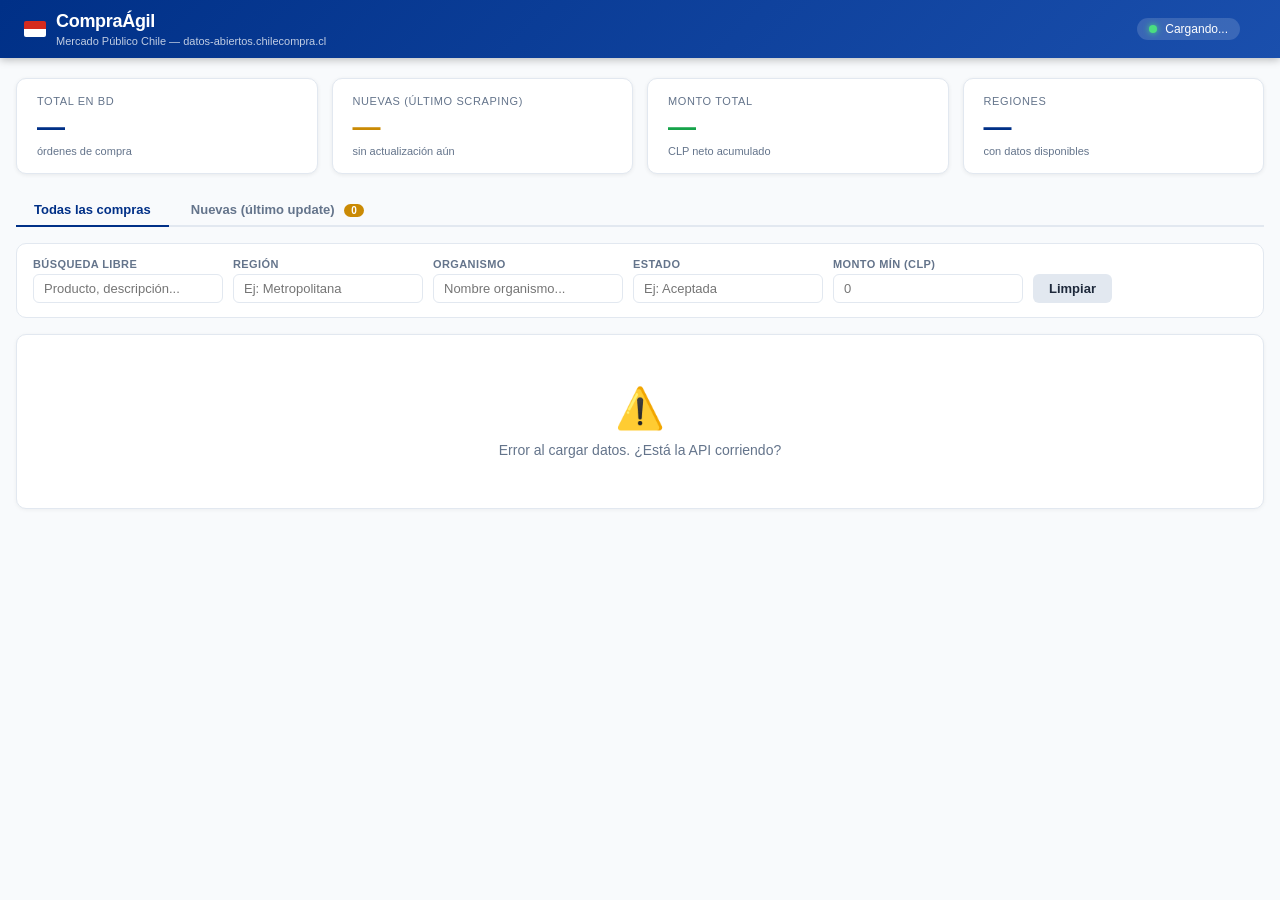
==== app/static/index.html @ 6128290b "feat: dashboard visual con tabla de compras y sección de nuevas - index.html servido en / con diseño" ====
<!DOCTYPE html>
<html lang="es">
<head>
<meta charset="UTF-8"/>
<meta name="viewport" content="width=device-width, initial-scale=1.0"/>
<title>CompraÁgil — Mercado Público Chile</title>
<style>
  :root {
    --rojo: #d52b1e;
    --azul: #003087;
    --azul-claro: #1a4fad;
    --verde: #16a34a;
    --verde-claro: #dcfce7;
    --amarillo: #ca8a04;
    --amarillo-claro: #fef9c3;
    --gris: #f8fafc;
    --borde: #e2e8f0;
    --texto: #1e293b;
    --texto-suave: #64748b;
    --nueva-bg: #fffbeb;
    --nueva-borde: #f59e0b;
  }
  * { box-sizing: border-box; margin: 0; padding: 0; }
  body { font-family: -apple-system, BlinkMacSystemFont, 'Segoe UI', sans-serif; background: var(--gris); color: var(--texto); font-size: 14px; }

  /* HEADER */
  header {
    background: linear-gradient(135deg, var(--azul) 0%, var(--azul-claro) 100%);
    color: #fff; padding: 0 24px;
    display: flex; align-items: center; justify-content: space-between;
    height: 58px; box-shadow: 0 2px 8px rgba(0,0,0,.25);
  }
  .logo { display: flex; align-items: center; gap: 10px; }
  .bandera { display: flex; flex-direction: column; width: 22px; height: 16px; border-radius: 2px; overflow: hidden; }
  .bandera span:nth-child(1) { background: var(--rojo); flex: 1; }
  .bandera span:nth-child(2) { background: #fff; flex: 1; }
  .logo h1 { font-size: 18px; font-weight: 700; letter-spacing: -.3px; }
  .logo small { font-size: 11px; opacity: .75; }
  .header-meta { display: flex; align-items: center; gap: 16px; font-size: 12px; }
  .badge-sched { background: rgba(255,255,255,.15); border-radius: 20px; padding: 4px 12px; }
  .dot { width: 8px; height: 8px; border-radius: 50%; display: inline-block; margin-right: 5px; }
  .dot-green { background: #4ade80; box-shadow: 0 0 6px #4ade80; }
  .dot-red { background: #f87171; }

  /* MAIN */
  main { max-width: 1280px; margin: 0 auto; padding: 20px 16px; }

  /* STATS */
  .stats { display: grid; grid-template-columns: repeat(auto-fit, minmax(200px, 1fr)); gap: 14px; margin-bottom: 20px; }
  .card {
    background: #fff; border-radius: 10px; padding: 16px 20px;
    box-shadow: 0 1px 4px rgba(0,0,0,.07); border: 1px solid var(--borde);
  }
  .card-label { font-size: 11px; text-transform: uppercase; letter-spacing: .6px; color: var(--texto-suave); margin-bottom: 6px; }
  .card-value { font-size: 28px; font-weight: 700; color: var(--azul); line-height: 1; }
  .card-value.nueva { color: var(--amarillo); }
  .card-value.verde { color: var(--verde); }
  .card-sub { font-size: 11px; color: var(--texto-suave); margin-top: 4px; }

  /* TABS */
  .tabs { display: flex; gap: 4px; margin-bottom: 16px; border-bottom: 2px solid var(--borde); }
  .tab {
    padding: 8px 18px; border: none; background: none; cursor: pointer;
    font-size: 13px; font-weight: 600; color: var(--texto-suave);
    border-bottom: 2px solid transparent; margin-bottom: -2px; transition: all .15s;
  }
  .tab.active { color: var(--azul); border-bottom-color: var(--azul); }
  .tab .count-badge {
    background: var(--amarillo); color: #fff; border-radius: 10px;
    padding: 1px 7px; font-size: 10px; margin-left: 6px;
  }

  /* FILTROS */
  .filtros { background: #fff; border: 1px solid var(--borde); border-radius: 10px; padding: 14px 16px; margin-bottom: 16px; display: flex; flex-wrap: wrap; gap: 10px; align-items: flex-end; }
  .filtros label { display: flex; flex-direction: column; gap: 4px; font-size: 11px; font-weight: 600; color: var(--texto-suave); text-transform: uppercase; letter-spacing: .4px; }
  .filtros input, .filtros select {
    border: 1px solid var(--borde); border-radius: 6px; padding: 6px 10px;
    font-size: 13px; outline: none; min-width: 150px;
    transition: border-color .15s;
  }
  .filtros input:focus, .filtros select:focus { border-color: var(--azul-claro); }
  .btn { padding: 7px 16px; border: none; border-radius: 6px; cursor: pointer; font-size: 13px; font-weight: 600; transition: opacity .15s; }
  .btn:hover { opacity: .85; }
  .btn-primary { background: var(--azul); color: #fff; }
  .btn-ghost { background: var(--borde); color: var(--texto); }

  /* TABLA */
  .tabla-wrap { background: #fff; border: 1px solid var(--borde); border-radius: 10px; overflow: hidden; box-shadow: 0 1px 4px rgba(0,0,0,.05); }
  table { width: 100%; border-collapse: collapse; }
  thead th {
    background: var(--azul); color: #fff; text-align: left;
    padding: 10px 12px; font-size: 11px; font-weight: 700; letter-spacing: .5px; text-transform: uppercase;
  }
  tbody tr { border-bottom: 1px solid var(--borde); transition: background .1s; }
  tbody tr:last-child { border-bottom: none; }
  tbody tr:hover { background: #f1f5ff; }
  tbody tr.nueva-row { background: var(--nueva-bg); border-left: 3px solid var(--nueva-borde); }
  tbody tr.nueva-row:hover { background: #fef3c7; }
  td { padding: 9px 12px; font-size: 13px; vertical-align: middle; }
  td.monto { text-align: right; font-weight: 600; font-family: monospace; font-size: 13px; }
  .badge-nueva { background: var(--amarillo); color: #fff; border-radius: 4px; padding: 1px 6px; font-size: 10px; font-weight: 700; margin-left: 5px; vertical-align: middle; }
  .badge-estado { border-radius: 4px; padding: 2px 7px; font-size: 11px; font-weight: 600; }
  .badge-vigente { background: var(--verde-claro); color: #15803d; }
  .badge-cerrado { background: #fee2e2; color: #b91c1c; }
  .badge-otro { background: #f1f5f9; color: var(--texto-suave); }
  .text-suave { color: var(--texto-suave); }
  .text-sm { font-size: 12px; }

  /* PAGINACIÓN */
  .paginacion { display: flex; align-items: center; justify-content: space-between; padding: 12px 16px; border-top: 1px solid var(--borde); }
  .page-info { font-size: 12px; color: var(--texto-suave); }
  .page-btns { display: flex; gap: 4px; }
  .page-btn {
    border: 1px solid var(--borde); background: #fff; border-radius: 5px;
    padding: 4px 10px; cursor: pointer; font-size: 12px; transition: all .1s;
  }
  .page-btn:hover:not(:disabled) { background: var(--azul); color: #fff; border-color: var(--azul); }
  .page-btn.active { background: var(--azul); color: #fff; border-color: var(--azul); }
  .page-btn:disabled { opacity: .4; cursor: not-allowed; }

  /* LOADING / EMPTY */
  .loading { text-align: center; padding: 40px; color: var(--texto-suave); }
  .spinner { width: 32px; height: 32px; border: 3px solid var(--borde); border-top-color: var(--azul); border-radius: 50%; animation: spin .7s linear infinite; margin: 0 auto 10px; }
  @keyframes spin { to { transform: rotate(360deg); } }
  .empty { text-align: center; padding: 50px; color: var(--texto-suave); }
  .empty-icon { font-size: 40px; margin-bottom: 10px; }

  /* ALERTA NUEVA */
  .alerta-nueva {
    background: var(--nueva-bg); border: 1px solid var(--nueva-borde);
    border-radius: 8px; padding: 10px 16px; margin-bottom: 14px;
    display: flex; align-items: center; gap: 10px; font-size: 13px;
  }
  .alerta-nueva.hidden { display: none; }

  /* RESPONSIVE */
  @media (max-width: 768px) {
    .stats { grid-template-columns: 1fr 1fr; }
    .col-hide { display: none; }
    header { height: auto; padding: 12px 16px; flex-direction: column; gap: 8px; }
  }
</style>
</head>
<body>

<header>
  <div class="logo">
    <div class="bandera"><span></span><span></span></div>
    <div>
      <h1>CompraÁgil</h1>
      <small>Mercado Público Chile — datos-abiertos.chilecompra.cl</small>
    </div>
  </div>
  <div class="header-meta">
    <div class="badge-sched">
      <span class="dot dot-green" id="sched-dot"></span>
      <span id="sched-label">Cargando...</span>
    </div>
    <span id="proxima-run" style="opacity:.75"></span>
  </div>
</header>

<main>

  <!-- STATS -->
  <div class="stats">
    <div class="card">
      <div class="card-label">Total en BD</div>
      <div class="card-value" id="stat-total">—</div>
      <div class="card-sub">órdenes de compra</div>
    </div>
    <div class="card">
      <div class="card-label">Nuevas (último scraping)</div>
      <div class="card-value nueva" id="stat-nuevas">—</div>
      <div class="card-sub" id="stat-nuevas-fecha">sin actualización aún</div>
    </div>
    <div class="card">
      <div class="card-label">Monto Total</div>
      <div class="card-value verde" id="stat-monto">—</div>
      <div class="card-sub">CLP neto acumulado</div>
    </div>
    <div class="card">
      <div class="card-label">Regiones</div>
      <div class="card-value" id="stat-regiones">—</div>
      <div class="card-sub">con datos disponibles</div>
    </div>
  </div>

  <!-- ALERTA NUEVAS -->
  <div class="alerta-nueva hidden" id="alerta-nueva">
    <span>✨</span>
    <span id="alerta-texto"></span>
  </div>

  <!-- TABS -->
  <div class="tabs">
    <button class="tab active" onclick="switchTab('todas')" id="tab-todas">Todas las compras</button>
    <button class="tab" onclick="switchTab('nuevas')" id="tab-nuevas">
      Nuevas (último update) <span class="count-badge" id="tab-nuevas-count">0</span>
    </button>
  </div>

  <!-- FILTROS -->
  <div class="filtros" id="filtros-todas">
    <label>Búsqueda libre
      <input type="text" id="f-q" placeholder="Producto, descripción..." oninput="debounce(loadTablas)"/>
    </label>
    <label>Región
      <input type="text" id="f-region" placeholder="Ej: Metropolitana" oninput="debounce(loadTablas)"/>
    </label>
    <label>Organismo
      <input type="text" id="f-organismo" placeholder="Nombre organismo..." oninput="debounce(loadTablas)"/>
    </label>
    <label>Estado
      <input type="text" id="f-estado" placeholder="Ej: Aceptada" oninput="debounce(loadTablas)"/>
    </label>
    <label>Monto mín (CLP)
      <input type="number" id="f-monto-min" placeholder="0" oninput="debounce(loadTablas)" style="min-width:110px"/>
    </label>
    <button class="btn btn-ghost" onclick="clearFilters()">Limpiar</button>
  </div>

  <!-- TABLA -->
  <div class="tabla-wrap">
    <div id="tabla-container">
      <div class="loading"><div class="spinner"></div>Cargando datos...</div>
    </div>
  </div>

</main>

<script>
const API = '';  // mismo origen
let currentTab = 'todas';
let currentPage = 1;
let totalPages = 1;
let debounceTimer = null;
let nuevasIds = new Set();

function debounce(fn, ms = 400) {
  clearTimeout(debounceTimer);
  debounceTimer = setTimeout(() => { currentPage = 1; fn(); }, ms);
}

// ── INIT ──────────────────────────────────────────────────────────────────
async function init() {
  await Promise.all([loadHealth(), loadStats(), loadNuevasInfo()]);
  await loadTablas();
  setInterval(loadHealth, 30000);
  setInterval(() => { loadStats(); loadNuevasInfo(); }, 60000);
}

// ── HEALTH / SCHEDULER ───────────────────────────────────────────────────
async function loadHealth() {
  try {
    const r = await fetch(`${API}/health`);
    const d = await r.json();
    const dot = document.getElementById('sched-dot');
    const label = document.getElementById('sched-label');
    dot.className = 'dot ' + (d.scheduler_running ? 'dot-green' : 'dot-red');
    label.textContent = d.scheduler_running ? 'Scheduler activo' : 'Scheduler detenido';
  } catch(e) {}
}

async function loadSchedulerNext() {
  try {
    const r = await fetch(`${API}/admin/status`, { headers: { 'X-API-Key': '' } });
    // Si no hay clave configurada este fallará — ignorar
  } catch(e) {}
}

// ── STATS ─────────────────────────────────────────────────────────────────
async function loadStats() {
  try {
    const r = await fetch(`${API}/compras/stats/resumen`);
    const d = await r.json();
    document.getElementById('stat-total').textContent = fmt(d.total_compras);
    document.getElementById('stat-monto').textContent = d.monto_total_sum ? fmtClp(d.monto_total_sum) : '—';
    document.getElementById('stat-regiones').textContent = d.regiones.length;
  } catch(e) {}
}

// ── NUEVAS INFO ───────────────────────────────────────────────────────────
async function loadNuevasInfo() {
  try {
    const r = await fetch(`${API}/compras/nuevas/timestamp`);
    const d = await r.json();
    const n = d.nuevas || 0;
    document.getElementById('stat-nuevas').textContent = fmt(n);
    document.getElementById('tab-nuevas-count').textContent = n;
    if (d.ultima_actualizacion) {
      const fecha = new Date(d.ultima_actualizacion + 'Z');
      document.getElementById('stat-nuevas-fecha').textContent = 'Actualizado ' + timeAgo(fecha);
      if (n > 0) {
        const alerta = document.getElementById('alerta-nueva');
        document.getElementById('alerta-texto').textContent =
          `✅ ${fmt(n)} órdenes nuevas registradas en la última actualización (${timeAgo(fecha)})`;
        alerta.classList.remove('hidden');
      }
    }
  } catch(e) {}
}

// ── TABS ──────────────────────────────────────────────────────────────────
function switchTab(tab) {
  currentTab = tab;
  currentPage = 1;
  document.querySelectorAll('.tab').forEach(t => t.classList.remove('active'));
  document.getElementById('tab-' + tab).classList.add('active');
  const filtros = document.getElementById('filtros-todas');
  filtros.style.display = tab === 'todas' ? 'flex' : 'none';
  loadTablas();
}

// ── CARGA DE TABLA ────────────────────────────────────────────────────────
async function loadTablas() {
  showLoading();
  try {
    let url, data;
    if (currentTab === 'nuevas') {
      url = `${API}/compras/nuevas/lista?page=${currentPage}&page_size=50`;
      const r = await fetch(url);
      data = await r.json();
      renderTabla(data, true);
    } else {
      const params = buildParams();
      url = `${API}/compras?${params}`;
      // Cargar IDs nuevas para resaltarlas
      await loadNuevasIds();
      const r = await fetch(url);
      data = await r.json();
      renderTabla(data, false);
    }
    totalPages = data.pages || 1;
    renderPaginacion(data);
  } catch(e) {
    document.getElementById('tabla-container').innerHTML =
      `<div class="empty"><div class="empty-icon">⚠️</div>Error al cargar datos. ¿Está la API corriendo?</div>`;
  }
}

async function loadNuevasIds() {
  try {
    const r = await fetch(`${API}/compras/nuevas/lista?page=1&page_size=500`);
    const d = await r.json();
    nuevasIds = new Set(d.data.map(c => c.id));
  } catch(e) { nuevasIds = new Set(); }
}

function buildParams() {
  const p = new URLSearchParams();
  p.set('page', currentPage);
  p.set('page_size', 50);
  p.set('order_by', 'id');
  p.set('order_dir', 'desc');
  const q = v('f-q'), region = v('f-region'), org = v('f-organismo'),
        estado = v('f-estado'), montoMin = v('f-monto-min');
  if (q) p.set('q', q);
  if (region) p.set('region', region);
  if (org) p.set('organismo', org);
  if (estado) p.set('estado', estado);
  if (montoMin) p.set('monto_min', montoMin);
  return p.toString();
}

function clearFilters() {
  ['f-q','f-region','f-organismo','f-estado','f-monto-min'].forEach(id => {
    document.getElementById(id).value = '';
  });
  currentPage = 1;
  loadTablas();
}

// ── RENDER TABLA ──────────────────────────────────────────────────────────
function renderTabla(data, soloNuevas) {
  const items = data.data || [];
  if (!items.length) {
    document.getElementById('tabla-container').innerHTML =
      `<div class="empty"><div class="empty-icon">${soloNuevas ? '🆕' : '🔍'}</div>
       ${soloNuevas ? 'Sin compras nuevas en este período.' : 'Sin resultados con los filtros actuales.'}</div>`;
    return;
  }

  const rows = items.map(c => {
    const esNueva = soloNuevas || nuevasIds.has(c.id);
    const estadoClass = estadoBadge(c.estado);
    return `<tr class="${esNueva ? 'nueva-row' : ''}">
      <td><span class="text-sm text-suave">${c.codigo_oc || '—'}</span>${esNueva ? '<span class="badge-nueva">NUEVA</span>' : ''}</td>
      <td class="col-hide">${c.nombre_organismo ? trunc(c.nombre_organismo, 35) : '—'}</td>
      <td>${c.region || c.region_origen || '—'}</td>
      <td class="col-hide">${c.nombre_producto ? trunc(c.nombre_producto, 40) : (c.descripcion ? trunc(c.descripcion, 40) : '—')}</td>
      <td><span class="badge-estado ${estadoClass}">${c.estado || '—'}</span></td>
      <td class="monto">${c.monto_total ? fmtClp(c.monto_total) : '—'}</td>
      <td class="col-hide text-suave text-sm">${c.fecha_publicacion ? c.fecha_publicacion.slice(0,10) : '—'}</td>
    </tr>`;
  }).join('');

  document.getElementById('tabla-container').innerHTML = `
    <table>
      <thead>
        <tr>
          <th>Código OC</th>
          <th class="col-hide">Organismo</th>
          <th>Región</th>
          <th class="col-hide">Producto / Descripción</th>
          <th>Estado</th>
          <th style="text-align:right">Monto CLP</th>
          <th class="col-hide">Publicación</th>
        </tr>
      </thead>
      <tbody>${rows}</tbody>
    </table>
    <div class="paginacion" id="paginacion"></div>`;

  renderPaginacion(data);
}

function renderPaginacion(data) {
  const el = document.getElementById('paginacion');
  if (!el) return;
  const { total, page, page_size, pages } = data;
  const desde = ((page - 1) * page_size) + 1;
  const hasta = Math.min(page * page_size, total);
  el.innerHTML = `
    <span class="page-info">${fmt(desde)}–${fmt(hasta)} de ${fmt(total)} registros</span>
    <div class="page-btns">
      <button class="page-btn" onclick="goPage(1)" ${page<=1?'disabled':''}>«</button>
      <button class="page-btn" onclick="goPage(${page-1})" ${page<=1?'disabled':''}>‹</button>
      ${pageButtons(page, pages)}
      <button class="page-btn" onclick="goPage(${page+1})" ${page>=pages?'disabled':''}>›</button>
      <button class="page-btn" onclick="goPage(${pages})" ${page>=pages?'disabled':''}>»</button>
    </div>`;
}

function pageButtons(current, total) {
  const pages = [];
  const range = 2;
  for (let i = Math.max(1, current - range); i <= Math.min(total, current + range); i++) {
    pages.push(`<button class="page-btn ${i===current?'active':''}" onclick="goPage(${i})">${i}</button>`);
  }
  return pages.join('');
}

function goPage(p) {
  currentPage = p;
  loadTablas();
  window.scrollTo(0, 0);
}

// ── HELPERS ───────────────────────────────────────────────────────────────
function showLoading() {
  document.getElementById('tabla-container').innerHTML =
    '<div class="loading"><div class="spinner"></div>Cargando...</div>';
}
function v(id) { return document.getElementById(id)?.value?.trim() || ''; }
function fmt(n) { return (n||0).toLocaleString('es-CL'); }
function fmtClp(n) {
  if (n >= 1e9) return '$' + (n/1e9).toFixed(1) + 'B';
  if (n >= 1e6) return '$' + (n/1e6).toFixed(1) + 'M';
  return '$' + Math.round(n).toLocaleString('es-CL');
}
function trunc(s, n) { return s.length > n ? s.slice(0, n) + '…' : s; }
function estadoBadge(e) {
  if (!e) return 'badge-otro';
  const l = e.toLowerCase();
  if (l.includes('acept') || l.includes('vigent') || l.includes('activ')) return 'badge-vigente';
  if (l.includes('cancel') || l.includes('desierta') || l.includes('cerrad')) return 'badge-cerrado';
  return 'badge-otro';
}
function timeAgo(date) {
  const diff = (Date.now() - date.getTime()) / 1000;
  if (diff < 60) return 'hace unos segundos';
  if (diff < 3600) return `hace ${Math.floor(diff/60)} min`;
  if (diff < 86400) return `hace ${Math.floor(diff/3600)}h`;
  return `hace ${Math.floor(diff/86400)} días`;
}

init();
</script>
</body>
</html>
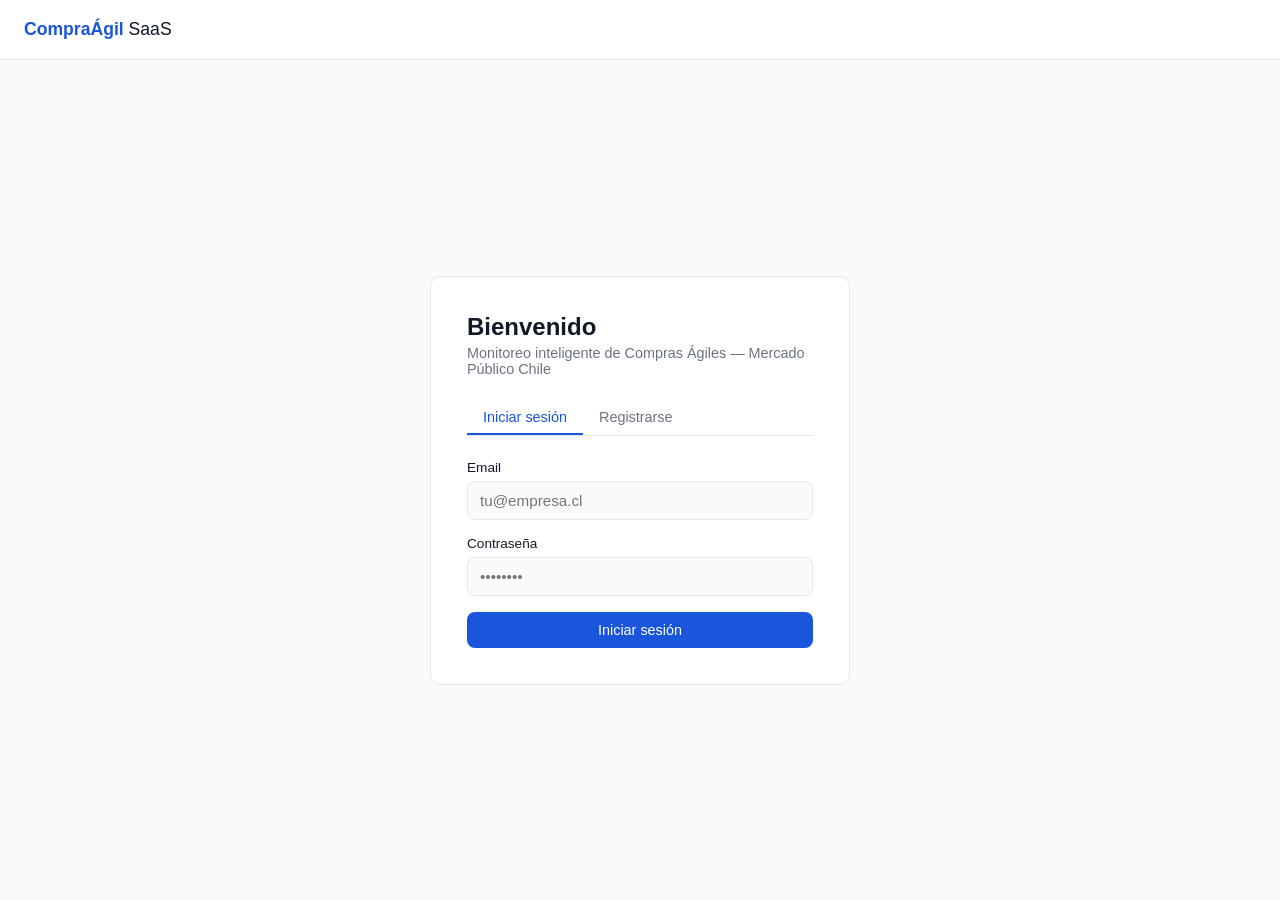
==== commit ef88da7c: "feat: implementación SaaS multi-tenant con autenticación, scoring IA y panel de usuarios - Autentica" ====
--- a/app/static/index.html
+++ b/app/static/index.html
@@ -1,481 +1,528 @@
 <!DOCTYPE html>
 <html lang="es">
 <head>
-<meta charset="UTF-8"/>
-<meta name="viewport" content="width=device-width, initial-scale=1.0"/>
-<title>CompraÁgil — Mercado Público Chile</title>
-<style>
-  :root {
-    --rojo: #d52b1e;
-    --azul: #003087;
-    --azul-claro: #1a4fad;
-    --verde: #16a34a;
-    --verde-claro: #dcfce7;
-    --amarillo: #ca8a04;
-    --amarillo-claro: #fef9c3;
-    --gris: #f8fafc;
-    --borde: #e2e8f0;
-    --texto: #1e293b;
-    --texto-suave: #64748b;
-    --nueva-bg: #fffbeb;
-    --nueva-borde: #f59e0b;
-  }
-  * { box-sizing: border-box; margin: 0; padding: 0; }
-  body { font-family: -apple-system, BlinkMacSystemFont, 'Segoe UI', sans-serif; background: var(--gris); color: var(--texto); font-size: 14px; }
-
-  /* HEADER */
-  header {
-    background: linear-gradient(135deg, var(--azul) 0%, var(--azul-claro) 100%);
-    color: #fff; padding: 0 24px;
-    display: flex; align-items: center; justify-content: space-between;
-    height: 58px; box-shadow: 0 2px 8px rgba(0,0,0,.25);
-  }
-  .logo { display: flex; align-items: center; gap: 10px; }
-  .bandera { display: flex; flex-direction: column; width: 22px; height: 16px; border-radius: 2px; overflow: hidden; }
-  .bandera span:nth-child(1) { background: var(--rojo); flex: 1; }
-  .bandera span:nth-child(2) { background: #fff; flex: 1; }
-  .logo h1 { font-size: 18px; font-weight: 700; letter-spacing: -.3px; }
-  .logo small { font-size: 11px; opacity: .75; }
-  .header-meta { display: flex; align-items: center; gap: 16px; font-size: 12px; }
-  .badge-sched { background: rgba(255,255,255,.15); border-radius: 20px; padding: 4px 12px; }
-  .dot { width: 8px; height: 8px; border-radius: 50%; display: inline-block; margin-right: 5px; }
-  .dot-green { background: #4ade80; box-shadow: 0 0 6px #4ade80; }
-  .dot-red { background: #f87171; }
-
-  /* MAIN */
-  main { max-width: 1280px; margin: 0 auto; padding: 20px 16px; }
-
-  /* STATS */
-  .stats { display: grid; grid-template-columns: repeat(auto-fit, minmax(200px, 1fr)); gap: 14px; margin-bottom: 20px; }
-  .card {
-    background: #fff; border-radius: 10px; padding: 16px 20px;
-    box-shadow: 0 1px 4px rgba(0,0,0,.07); border: 1px solid var(--borde);
-  }
-  .card-label { font-size: 11px; text-transform: uppercase; letter-spacing: .6px; color: var(--texto-suave); margin-bottom: 6px; }
-  .card-value { font-size: 28px; font-weight: 700; color: var(--azul); line-height: 1; }
-  .card-value.nueva { color: var(--amarillo); }
-  .card-value.verde { color: var(--verde); }
-  .card-sub { font-size: 11px; color: var(--texto-suave); margin-top: 4px; }
-
-  /* TABS */
-  .tabs { display: flex; gap: 4px; margin-bottom: 16px; border-bottom: 2px solid var(--borde); }
-  .tab {
-    padding: 8px 18px; border: none; background: none; cursor: pointer;
-    font-size: 13px; font-weight: 600; color: var(--texto-suave);
-    border-bottom: 2px solid transparent; margin-bottom: -2px; transition: all .15s;
-  }
-  .tab.active { color: var(--azul); border-bottom-color: var(--azul); }
-  .tab .count-badge {
-    background: var(--amarillo); color: #fff; border-radius: 10px;
-    padding: 1px 7px; font-size: 10px; margin-left: 6px;
-  }
-
-  /* FILTROS */
-  .filtros { background: #fff; border: 1px solid var(--borde); border-radius: 10px; padding: 14px 16px; margin-bottom: 16px; display: flex; flex-wrap: wrap; gap: 10px; align-items: flex-end; }
-  .filtros label { display: flex; flex-direction: column; gap: 4px; font-size: 11px; font-weight: 600; color: var(--texto-suave); text-transform: uppercase; letter-spacing: .4px; }
-  .filtros input, .filtros select {
-    border: 1px solid var(--borde); border-radius: 6px; padding: 6px 10px;
-    font-size: 13px; outline: none; min-width: 150px;
-    transition: border-color .15s;
-  }
-  .filtros input:focus, .filtros select:focus { border-color: var(--azul-claro); }
-  .btn { padding: 7px 16px; border: none; border-radius: 6px; cursor: pointer; font-size: 13px; font-weight: 600; transition: opacity .15s; }
-  .btn:hover { opacity: .85; }
-  .btn-primary { background: var(--azul); color: #fff; }
-  .btn-ghost { background: var(--borde); color: var(--texto); }
-
-  /* TABLA */
-  .tabla-wrap { background: #fff; border: 1px solid var(--borde); border-radius: 10px; overflow: hidden; box-shadow: 0 1px 4px rgba(0,0,0,.05); }
-  table { width: 100%; border-collapse: collapse; }
-  thead th {
-    background: var(--azul); color: #fff; text-align: left;
-    padding: 10px 12px; font-size: 11px; font-weight: 700; letter-spacing: .5px; text-transform: uppercase;
-  }
-  tbody tr { border-bottom: 1px solid var(--borde); transition: background .1s; }
-  tbody tr:last-child { border-bottom: none; }
-  tbody tr:hover { background: #f1f5ff; }
-  tbody tr.nueva-row { background: var(--nueva-bg); border-left: 3px solid var(--nueva-borde); }
-  tbody tr.nueva-row:hover { background: #fef3c7; }
-  td { padding: 9px 12px; font-size: 13px; vertical-align: middle; }
-  td.monto { text-align: right; font-weight: 600; font-family: monospace; font-size: 13px; }
-  .badge-nueva { background: var(--amarillo); color: #fff; border-radius: 4px; padding: 1px 6px; font-size: 10px; font-weight: 700; margin-left: 5px; vertical-align: middle; }
-  .badge-estado { border-radius: 4px; padding: 2px 7px; font-size: 11px; font-weight: 600; }
-  .badge-vigente { background: var(--verde-claro); color: #15803d; }
-  .badge-cerrado { background: #fee2e2; color: #b91c1c; }
-  .badge-otro { background: #f1f5f9; color: var(--texto-suave); }
-  .text-suave { color: var(--texto-suave); }
-  .text-sm { font-size: 12px; }
-
-  /* PAGINACIÓN */
-  .paginacion { display: flex; align-items: center; justify-content: space-between; padding: 12px 16px; border-top: 1px solid var(--borde); }
-  .page-info { font-size: 12px; color: var(--texto-suave); }
-  .page-btns { display: flex; gap: 4px; }
-  .page-btn {
-    border: 1px solid var(--borde); background: #fff; border-radius: 5px;
-    padding: 4px 10px; cursor: pointer; font-size: 12px; transition: all .1s;
-  }
-  .page-btn:hover:not(:disabled) { background: var(--azul); color: #fff; border-color: var(--azul); }
-  .page-btn.active { background: var(--azul); color: #fff; border-color: var(--azul); }
-  .page-btn:disabled { opacity: .4; cursor: not-allowed; }
-
-  /* LOADING / EMPTY */
-  .loading { text-align: center; padding: 40px; color: var(--texto-suave); }
-  .spinner { width: 32px; height: 32px; border: 3px solid var(--borde); border-top-color: var(--azul); border-radius: 50%; animation: spin .7s linear infinite; margin: 0 auto 10px; }
-  @keyframes spin { to { transform: rotate(360deg); } }
-  .empty { text-align: center; padding: 50px; color: var(--texto-suave); }
-  .empty-icon { font-size: 40px; margin-bottom: 10px; }
-
-  /* ALERTA NUEVA */
-  .alerta-nueva {
-    background: var(--nueva-bg); border: 1px solid var(--nueva-borde);
-    border-radius: 8px; padding: 10px 16px; margin-bottom: 14px;
-    display: flex; align-items: center; gap: 10px; font-size: 13px;
-  }
-  .alerta-nueva.hidden { display: none; }
-
-  /* RESPONSIVE */
-  @media (max-width: 768px) {
-    .stats { grid-template-columns: 1fr 1fr; }
-    .col-hide { display: none; }
-    header { height: auto; padding: 12px 16px; flex-direction: column; gap: 8px; }
-  }
-</style>
+  <meta charset="UTF-8" />
+  <meta name="viewport" content="width=device-width, initial-scale=1.0" />
+  <title>CompraÁgil SaaS — Mercado Público</title>
+  <link rel="icon" href="data:image/svg+xml,<svg xmlns='http://www.w3.org/2000/svg' viewBox='0 0 100 100'><text y='.9em' font-size='90'>🛒</text></svg>">
+  <style>
+    :root {
+      --primary: #1a56db;
+      --primary-dark: #1240aa;
+      --success: #0e9f6e;
+      --warning: #c27803;
+      --danger: #e02424;
+      --bg: #f9fafb;
+      --card: #ffffff;
+      --border: #e5e7eb;
+      --text: #111827;
+      --muted: #6b7280;
+      --radius: 10px;
+    }
+    * { box-sizing: border-box; margin: 0; padding: 0; }
+    body { font-family: -apple-system, BlinkMacSystemFont, "Segoe UI", Roboto, sans-serif; background: var(--bg); color: var(--text); min-height: 100vh; }
+
+    nav { background: var(--card); border-bottom: 1px solid var(--border); padding: 0 24px; height: 60px; display: flex; align-items: center; justify-content: space-between; position: sticky; top: 0; z-index: 100; }
+    .nav-brand { font-weight: 700; font-size: 1.1rem; color: var(--primary); }
+    .nav-brand span { color: var(--text); font-weight: 400; }
+    .nav-actions { display: flex; gap: 10px; align-items: center; }
+    .nav-user { font-size: .85rem; color: var(--muted); }
+
+    .page { display: none; }
+    .page.active { display: block; }
+
+    .auth-wrap { min-height: calc(100vh - 60px); display: flex; align-items: center; justify-content: center; padding: 24px; }
+    .auth-card { background: var(--card); border: 1px solid var(--border); border-radius: var(--radius); padding: 36px; width: 100%; max-width: 420px; }
+    .auth-card h2 { margin-bottom: 4px; }
+    .auth-card p { color: var(--muted); font-size: .9rem; margin-bottom: 24px; }
+    .auth-tabs { display: flex; gap: 0; margin-bottom: 24px; border-bottom: 1px solid var(--border); }
+    .auth-tab { padding: 8px 16px; cursor: pointer; font-size: .9rem; color: var(--muted); border-bottom: 2px solid transparent; transition: all .2s; }
+    .auth-tab.active { color: var(--primary); border-bottom-color: var(--primary); }
+
+    .form-group { margin-bottom: 16px; }
+    label { display: block; font-size: .85rem; font-weight: 500; margin-bottom: 6px; }
+    input, textarea, select { width: 100%; padding: 10px 12px; border: 1px solid var(--border); border-radius: 8px; font-size: .95rem; font-family: inherit; transition: border-color .2s; background: var(--bg); }
+    input:focus, textarea:focus, select:focus { outline: none; border-color: var(--primary); box-shadow: 0 0 0 3px rgba(26,86,219,.1); }
+    textarea { resize: vertical; min-height: 100px; }
+
+    .btn { padding: 10px 20px; border-radius: 8px; border: none; font-size: .9rem; font-weight: 500; cursor: pointer; transition: all .2s; display: inline-flex; align-items: center; gap: 6px; }
+    .btn-primary { background: var(--primary); color: #fff; }
+    .btn-primary:hover { background: var(--primary-dark); }
+    .btn-outline { background: transparent; color: var(--primary); border: 1px solid var(--primary); }
+    .btn-outline:hover { background: rgba(26,86,219,.05); }
+    .btn-sm { padding: 6px 12px; font-size: .8rem; }
+    .btn-full { width: 100%; justify-content: center; }
+    .btn:disabled { opacity: .6; cursor: not-allowed; }
+
+    .dashboard { max-width: 1200px; margin: 0 auto; padding: 24px; }
+    .dashboard-header { display: flex; align-items: center; justify-content: space-between; margin-bottom: 24px; }
+    .dashboard-header h1 { font-size: 1.4rem; }
+
+    .stats-grid { display: grid; grid-template-columns: repeat(auto-fit, minmax(160px, 1fr)); gap: 16px; margin-bottom: 24px; }
+    .stat-card { background: var(--card); border: 1px solid var(--border); border-radius: var(--radius); padding: 20px; }
+    .stat-card .value { font-size: 2rem; font-weight: 700; }
+    .stat-card .label { color: var(--muted); font-size: .8rem; margin-top: 4px; }
+
+    .tabs { display: flex; gap: 4px; margin-bottom: 16px; flex-wrap: wrap; }
+    .tab { padding: 8px 16px; border-radius: 8px; cursor: pointer; font-size: .85rem; font-weight: 500; background: var(--card); border: 1px solid var(--border); color: var(--muted); transition: all .2s; }
+    .tab.active { background: var(--primary); color: #fff; border-color: var(--primary); }
+
+    .opp-list { display: flex; flex-direction: column; gap: 12px; }
+    .opp-card { background: var(--card); border: 1px solid var(--border); border-radius: var(--radius); padding: 20px; transition: box-shadow .2s; }
+    .opp-card:hover { box-shadow: 0 2px 12px rgba(0,0,0,.08); }
+    .opp-header { display: flex; align-items: flex-start; justify-content: space-between; gap: 12px; }
+    .opp-title { font-weight: 600; font-size: .95rem; margin-bottom: 4px; }
+    .opp-org { color: var(--muted); font-size: .85rem; }
+    .opp-meta { display: flex; gap: 8px; flex-wrap: wrap; margin-top: 10px; }
+    .badge { padding: 3px 10px; border-radius: 20px; font-size: .75rem; font-weight: 600; }
+    .badge-score-high { background: #d1fae5; color: #065f46; }
+    .badge-score-mid  { background: #fef3c7; color: #92400e; }
+    .badge-score-low  { background: #fee2e2; color: #991b1b; }
+    .badge-cotizar    { background: #dbeafe; color: #1e40af; }
+    .badge-investigar { background: #fef3c7; color: #92400e; }
+    .badge-ignorar    { background: #f3f4f6; color: #6b7280; }
+    .opp-body { margin-top: 12px; font-size: .875rem; color: var(--muted); }
+    .opp-footer { display: flex; align-items: center; justify-content: space-between; margin-top: 12px; flex-wrap: wrap; gap: 8px; }
+
+    .config-wrap { max-width: 720px; margin: 0 auto; padding: 24px; }
+    .config-wrap h2 { margin-bottom: 4px; }
+    .config-wrap .subtitle { color: var(--muted); font-size: .9rem; margin-bottom: 24px; }
+    .section { background: var(--card); border: 1px solid var(--border); border-radius: var(--radius); padding: 24px; margin-bottom: 20px; }
+    .section h3 { margin-bottom: 16px; font-size: 1rem; }
+    .ai-hint { background: #eff6ff; border: 1px solid #bfdbfe; border-radius: 8px; padding: 12px 16px; font-size: .85rem; color: #1e40af; margin-bottom: 16px; }
+
+    .pagination { display: flex; gap: 6px; justify-content: center; margin-top: 20px; flex-wrap: wrap; }
+    .page-btn { padding: 6px 12px; border: 1px solid var(--border); border-radius: 6px; background: var(--card); cursor: pointer; font-size: .85rem; transition: all .2s; }
+    .page-btn.active { background: var(--primary); color: #fff; border-color: var(--primary); }
+    .page-btn:hover:not(.active) { background: var(--bg); }
+
+    .alert { padding: 12px 16px; border-radius: 8px; margin-bottom: 16px; font-size: .9rem; }
+    .alert-error { background: #fee2e2; color: #991b1b; border: 1px solid #fca5a5; }
+    .alert-success { background: #d1fae5; color: #065f46; border: 1px solid #6ee7b7; }
+    .alert-info { background: #eff6ff; color: #1e40af; border: 1px solid #bfdbfe; }
+
+    .spinner { display: inline-block; width: 18px; height: 18px; border: 2px solid rgba(255,255,255,.3); border-top-color: #fff; border-radius: 50%; animation: spin .6s linear infinite; }
+    @keyframes spin { to { transform: rotate(360deg); } }
+    .loading-state { text-align: center; padding: 40px; color: var(--muted); }
+    .empty-state { text-align: center; padding: 60px 24px; color: var(--muted); }
+    .empty-state h3 { font-size: 1.1rem; margin-bottom: 8px; color: var(--text); }
+
+    @media (max-width: 600px) {
+      .dashboard { padding: 16px; }
+      .opp-header { flex-direction: column; }
+      .stats-grid { grid-template-columns: repeat(2, 1fr); }
+    }
+  </style>
 </head>
 <body>
 
-<header>
-  <div class="logo">
-    <div class="bandera"><span></span><span></span></div>
-    <div>
-      <h1>CompraÁgil</h1>
-      <small>Mercado Público Chile — datos-abiertos.chilecompra.cl</small>
-    </div>
+<nav>
+  <div class="nav-brand">CompraÁgil <span>SaaS</span></div>
+  <div class="nav-actions">
+    <span class="nav-user" id="navUserEmail"></span>
+    <button class="btn btn-outline btn-sm" id="btnConfig" style="display:none" onclick="showPage('config')">⚙️ Configurar</button>
+    <button class="btn btn-outline btn-sm" id="btnDash" style="display:none" onclick="showPage('dashboard')">📊 Dashboard</button>
+    <button class="btn btn-sm" id="btnLogout" style="display:none; background:#f3f4f6; color:#374151" onclick="logout()">Salir</button>
   </div>
-  <div class="header-meta">
-    <div class="badge-sched">
-      <span class="dot dot-green" id="sched-dot"></span>
-      <span id="sched-label">Cargando...</span>
-    </div>
-    <span id="proxima-run" style="opacity:.75"></span>
+</nav>
+
+<!-- AUTH -->
+<div class="page active" id="page-auth">
+  <div class="auth-wrap">
+    <div class="auth-card">
+      <h2>Bienvenido</h2>
+      <p>Monitoreo inteligente de Compras Ágiles — Mercado Público Chile</p>
+      <div class="auth-tabs">
+        <div class="auth-tab active" onclick="switchAuthTab('login')">Iniciar sesión</div>
+        <div class="auth-tab" onclick="switchAuthTab('register')">Registrarse</div>
+      </div>
+      <div id="authAlert"></div>
+      <form id="formLogin" onsubmit="doLogin(event)">
+        <div class="form-group"><label>Email</label><input type="email" id="loginEmail" required placeholder="tu@empresa.cl" /></div>
+        <div class="form-group"><label>Contraseña</label><input type="password" id="loginPassword" required placeholder="••••••••" /></div>
+        <button type="submit" class="btn btn-primary btn-full" id="btnLogin">Iniciar sesión</button>
+      </form>
+      <form id="formRegister" style="display:none" onsubmit="doRegister(event)">
+        <div class="form-group"><label>Email</label><input type="email" id="regEmail" required placeholder="tu@empresa.cl" /></div>
+        <div class="form-group"><label>Contraseña (mín. 8 caracteres)</label><input type="password" id="regPassword" required placeholder="••••••••" minlength="8" /></div>
+        <div class="form-group"><label>Nombre</label><input type="text" id="regName" placeholder="Nombre completo" /></div>
+        <div class="form-group"><label>Empresa</label><input type="text" id="regCompany" placeholder="Nombre de tu empresa" /></div>
+        <button type="submit" class="btn btn-primary btn-full" id="btnRegister">Crear cuenta</button>
+      </form>
+    </div>
   </div>
-</header>
-
-<main>
-
-  <!-- STATS -->
-  <div class="stats">
-    <div class="card">
-      <div class="card-label">Total en BD</div>
-      <div class="card-value" id="stat-total">—</div>
-      <div class="card-sub">órdenes de compra</div>
-    </div>
-    <div class="card">
-      <div class="card-label">Nuevas (último scraping)</div>
-      <div class="card-value nueva" id="stat-nuevas">—</div>
-      <div class="card-sub" id="stat-nuevas-fecha">sin actualización aún</div>
-    </div>
-    <div class="card">
-      <div class="card-label">Monto Total</div>
-      <div class="card-value verde" id="stat-monto">—</div>
-      <div class="card-sub">CLP neto acumulado</div>
-    </div>
-    <div class="card">
-      <div class="card-label">Regiones</div>
-      <div class="card-value" id="stat-regiones">—</div>
-      <div class="card-sub">con datos disponibles</div>
+</div>
+
+<!-- CONFIG -->
+<div class="page" id="page-config">
+  <div class="config-wrap">
+    <h2>⚙️ Configuración de perfil</h2>
+    <p class="subtitle">Define cómo la IA analiza las Compras Ágiles para tu empresa.</p>
+    <div id="configAlert"></div>
+
+    <div class="section">
+      <h3>🤖 Generador de prompt con IA</h3>
+      <div class="ai-hint">Describe tu empresa y la IA generará automáticamente el prompt optimizado para buscar las mejores Compras Ágiles para ti.</div>
+      <div class="form-group"><label>Descripción de tu empresa y servicios</label><textarea id="businessDescription" rows="5" placeholder="Ej: Somos una consultora tecnológica especializada en desarrollo web, Power BI, automatización n8n, Python..."></textarea></div>
+      <div class="form-group"><label>Contexto adicional (opcional)</label><input type="text" id="extraContext" placeholder="Ej: Solo región de Los Lagos, montos entre 500K y 5M CLP" /></div>
+      <button class="btn btn-primary" onclick="generatePrompt()" id="btnGeneratePrompt">✨ Generar prompt con IA</button>
+    </div>
+
+    <div class="section">
+      <h3>📝 Prompt del sistema</h3>
+      <div class="form-group"><label>Prompt generado / personalizado</label><textarea id="systemPrompt" rows="10" placeholder="El prompt aparecerá aquí después de generarlo..."></textarea></div>
+    </div>
+
+    <div class="section">
+      <h3>🔍 Filtros de búsqueda</h3>
+      <div class="form-group"><label>Score mínimo para notificar (0-100)</label><input type="number" id="minScore" min="0" max="100" value="60" /></div>
+      <div class="form-group"><label>Monto mínimo CLP</label><input type="number" id="minAmount" min="0" placeholder="0" /></div>
+      <div class="form-group"><label>Monto máximo CLP (vacío = sin límite)</label><input type="number" id="maxAmount" placeholder="Sin límite" /></div>
+    </div>
+
+    <div class="section">
+      <h3>📱 Notificaciones Telegram</h3>
+      <div class="form-group"><label>Chat ID de Telegram</label><input type="text" id="telegramChatId" placeholder="Ej: 8594675819" /></div>
+      <div class="form-group" style="display:flex;align-items:center;gap:8px"><input type="checkbox" id="telegramEnabled" style="width:auto" /><label for="telegramEnabled" style="margin:0">Activar notificaciones Telegram</label></div>
+    </div>
+
+    <div style="display:flex;gap:12px">
+      <button class="btn btn-primary" onclick="saveConfig()" id="btnSaveConfig">💾 Guardar configuración</button>
+      <button class="btn btn-outline" onclick="showPage('dashboard')">← Volver al dashboard</button>
     </div>
   </div>
-
-  <!-- ALERTA NUEVAS -->
-  <div class="alerta-nueva hidden" id="alerta-nueva">
-    <span>✨</span>
-    <span id="alerta-texto"></span>
+</div>
+
+<!-- DASHBOARD -->
+<div class="page" id="page-dashboard">
+  <div class="dashboard">
+    <div class="dashboard-header">
+      <div>
+        <h1>📊 Mis oportunidades</h1>
+        <p style="color:var(--muted);font-size:.85rem" id="dashSubtitle">Cargando...</p>
+      </div>
+      <div style="display:flex;gap:8px">
+        <button class="btn btn-outline btn-sm" id="btnRefresh" onclick="refreshOpportunities()">🔄 Actualizar</button>
+        <button class="btn btn-sm" id="btnReset" onclick="resetAndRefresh()" style="background:#fef2f2;color:#b91c1c;border:1px solid #fca5a5" title="Borra los resultados y re-evalúa todo con tu prompt actual">🗑️ Re-evaluar todo</button>
+      </div>
+    </div>
+
+    <div class="stats-grid">
+      <div class="stat-card"><div class="value" id="statTotal">-</div><div class="label">Total oportunidades</div></div>
+      <div class="stat-card"><div class="value" id="statCotizar">-</div><div class="label">Para cotizar</div></div>
+      <div class="stat-card"><div class="value" id="statScore">-</div><div class="label">Score promedio</div></div>
+      <div class="stat-card"><div class="value" id="statMonto">-</div><div class="label">Potencial estimado</div></div>
+    </div>
+
+    <div class="tabs" id="filterTabs">
+      <div class="tab active" onclick="setFilter('all')">Todas</div>
+      <div class="tab" onclick="setFilter('cotizar')">🎯 Cotizar</div>
+      <div class="tab" onclick="setFilter('investigar')">🔍 Investigar</div>
+      <div class="tab" onclick="setFilter('ignorar')">❌ Ignorar</div>
+    </div>
+
+    <div id="dashAlert"></div>
+    <div id="oppList" class="opp-list"><div class="loading-state">Cargando oportunidades...</div></div>
+    <div class="pagination" id="pagination"></div>
   </div>
-
-  <!-- TABS -->
-  <div class="tabs">
-    <button class="tab active" onclick="switchTab('todas')" id="tab-todas">Todas las compras</button>
-    <button class="tab" onclick="switchTab('nuevas')" id="tab-nuevas">
-      Nuevas (último update) <span class="count-badge" id="tab-nuevas-count">0</span>
-    </button>
-  </div>
-
-  <!-- FILTROS -->
-  <div class="filtros" id="filtros-todas">
-    <label>Búsqueda libre
-      <input type="text" id="f-q" placeholder="Producto, descripción..." oninput="debounce(loadTablas)"/>
-    </label>
-    <label>Región
-      <input type="text" id="f-region" placeholder="Ej: Metropolitana" oninput="debounce(loadTablas)"/>
-    </label>
-    <label>Organismo
-      <input type="text" id="f-organismo" placeholder="Nombre organismo..." oninput="debounce(loadTablas)"/>
-    </label>
-    <label>Estado
-      <input type="text" id="f-estado" placeholder="Ej: Aceptada" oninput="debounce(loadTablas)"/>
-    </label>
-    <label>Monto mín (CLP)
-      <input type="number" id="f-monto-min" placeholder="0" oninput="debounce(loadTablas)" style="min-width:110px"/>
-    </label>
-    <button class="btn btn-ghost" onclick="clearFilters()">Limpiar</button>
-  </div>
-
-  <!-- TABLA -->
-  <div class="tabla-wrap">
-    <div id="tabla-container">
-      <div class="loading"><div class="spinner"></div>Cargando datos...</div>
-    </div>
-  </div>
-
-</main>
+</div>
 
 <script>
-const API = '';  // mismo origen
-let currentTab = 'todas';
-let currentPage = 1;
-let totalPages = 1;
-let debounceTimer = null;
-let nuevasIds = new Set();
-
-function debounce(fn, ms = 400) {
-  clearTimeout(debounceTimer);
-  debounceTimer = setTimeout(() => { currentPage = 1; fn(); }, ms);
-}
-
-// ── INIT ──────────────────────────────────────────────────────────────────
-async function init() {
-  await Promise.all([loadHealth(), loadStats(), loadNuevasInfo()]);
-  await loadTablas();
-  setInterval(loadHealth, 30000);
-  setInterval(() => { loadStats(); loadNuevasInfo(); }, 60000);
-}
-
-// ── HEALTH / SCHEDULER ───────────────────────────────────────────────────
-async function loadHealth() {
-  try {
-    const r = await fetch(`${API}/health`);
-    const d = await r.json();
-    const dot = document.getElementById('sched-dot');
-    const label = document.getElementById('sched-label');
-    dot.className = 'dot ' + (d.scheduler_running ? 'dot-green' : 'dot-red');
-    label.textContent = d.scheduler_running ? 'Scheduler activo' : 'Scheduler detenido';
-  } catch(e) {}
-}
-
-async function loadSchedulerNext() {
-  try {
-    const r = await fetch(`${API}/admin/status`, { headers: { 'X-API-Key': '' } });
-    // Si no hay clave configurada este fallará — ignorar
-  } catch(e) {}
-}
-
-// ── STATS ─────────────────────────────────────────────────────────────────
+const API = '';
+let token = localStorage.getItem('access_token');
+let currentFilter = 'all';
+
+window.addEventListener('DOMContentLoaded', () => {
+  if (token) { showLoggedIn(); showPage('dashboard'); loadDashboard(); }
+  else showPage('auth');
+});
+
+function switchAuthTab(tab) {
+  document.querySelectorAll('.auth-tab').forEach((t, i) => t.classList.toggle('active', (i===0)===(tab==='login')));
+  document.getElementById('formLogin').style.display = tab==='login' ? '' : 'none';
+  document.getElementById('formRegister').style.display = tab==='register' ? '' : 'none';
+  document.getElementById('authAlert').innerHTML = '';
+}
+
+async function doLogin(e) {
+  e.preventDefault();
+  const btn = document.getElementById('btnLogin');
+  btn.disabled = true; btn.innerHTML = '<span class="spinner"></span> Ingresando...';
+  try {
+    const res = await api('/auth/login', 'POST', { email: document.getElementById('loginEmail').value, password: document.getElementById('loginPassword').value });
+    saveTokens(res); showLoggedIn(res.email); showPage('dashboard'); await loadDashboard();
+  } catch(err) { showAlert('authAlert', err.message, 'error'); }
+  finally { btn.disabled = false; btn.textContent = 'Iniciar sesión'; }
+}
+
+async function doRegister(e) {
+  e.preventDefault();
+  const btn = document.getElementById('btnRegister');
+  btn.disabled = true; btn.innerHTML = '<span class="spinner"></span> Creando cuenta...';
+  try {
+    const res = await api('/auth/register', 'POST', {
+      email: document.getElementById('regEmail').value,
+      password: document.getElementById('regPassword').value,
+      name: document.getElementById('regName').value || undefined,
+      company_name: document.getElementById('regCompany').value || undefined,
+    });
+    saveTokens(res); showLoggedIn(res.email); showPage('config');
+    showAlert('configAlert', '¡Cuenta creada! Configura tu perfil para empezar.', 'success');
+  } catch(err) { showAlert('authAlert', err.message, 'error'); }
+  finally { btn.disabled = false; btn.textContent = 'Crear cuenta'; }
+}
+
+function saveTokens(res) {
+  token = res.access_token;
+  localStorage.setItem('access_token', token);
+  localStorage.setItem('refresh_token', res.refresh_token);
+  localStorage.setItem('user_email', res.email);
+}
+
+function showLoggedIn(email) {
+  email = email || localStorage.getItem('user_email') || '';
+  document.getElementById('navUserEmail').textContent = email;
+  ['btnConfig','btnDash','btnLogout'].forEach(id => document.getElementById(id).style.display = '');
+}
+
+async function logout() {
+  const rt = localStorage.getItem('refresh_token');
+  if (rt) { try { await api('/auth/logout', 'POST', { refresh_token: rt }); } catch {} }
+  localStorage.clear(); token = null;
+  ['btnConfig','btnDash','btnLogout'].forEach(id => document.getElementById(id).style.display = 'none');
+  document.getElementById('navUserEmail').textContent = '';
+  showPage('auth');
+}
+
+async function loadDashboard() {
+  await Promise.all([loadStats(), loadOpportunities()]);
+}
+
+async function refreshOpportunities() {
+  const btn = document.getElementById('btnRefresh');
+  btn.disabled = true;
+  btn.innerHTML = '<span class="spinner"></span> Iniciando...';
+  try {
+    const before = await api('/opportunities/stats');
+    await api('/users/me/refresh', 'POST');
+    btn.innerHTML = '<span class="spinner"></span> Analizando con IA...';
+    document.getElementById('oppList').innerHTML = '<div class="loading-state">Analizando compras ágiles con IA... esto tarda ~1 minuto</div>';
+    await pollForNewOpportunities(btn, before.total || 0);
+  } catch(e) {
+    showAlert('dashAlert', e.message, 'error');
+    await loadDashboard();
+    btn.disabled = false;
+    btn.textContent = '🔄 Actualizar';
+  }
+}
+
+async function pollForNewOpportunities(btn, initialTotal) {
+  const maxWait = 90;
+  let elapsed = 0;
+  while (elapsed < maxWait) {
+    await new Promise(r => setTimeout(r, 4000));
+    elapsed += 4;
+    try {
+      const s = await api('/opportunities/stats');
+      btn.innerHTML = `<span class="spinner"></span> Analizando... (${elapsed}s)`;
+      if (s.total > initialTotal) {
+        await loadDashboard();
+        showAlert('dashAlert', `✅ ${s.total - initialTotal} nuevas oportunidades encontradas.`, 'success');
+        btn.disabled = false; btn.textContent = '🔄 Actualizar';
+        return;
+      }
+    } catch(e) { /* sigue esperando */ }
+  }
+  await loadDashboard();
+  showAlert('dashAlert', 'Análisis completado. Si no hay resultados nuevos, intenta de nuevo o ajusta tu prompt.', 'info');
+  btn.disabled = false; btn.textContent = '🔄 Actualizar';
+}
+
+async function resetAndRefresh() {
+  if (!confirm('¿Seguro? Esto borrará todas tus oportunidades actuales y las re-evaluará desde cero con tu prompt actual.')) return;
+  const btnReset = document.getElementById('btnReset');
+  const btnRefresh = document.getElementById('btnRefresh');
+  btnReset.disabled = true; btnRefresh.disabled = true;
+  btnReset.innerHTML = '<span class="spinner"></span> Limpiando...';
+  document.getElementById('oppList').innerHTML = '<div class="loading-state">Borrando resultados anteriores...</div>';
+  try {
+    await api('/opportunities', 'DELETE');
+    await loadStats();
+    btnReset.innerHTML = '<span class="spinner"></span> Analizando...';
+    document.getElementById('oppList').innerHTML = '<div class="loading-state">Re-evaluando con tu prompt actual... (~1 minuto)</div>';
+    await api('/users/me/refresh', 'POST');
+    await pollForNewOpportunities(btnReset, 0);
+  } catch(e) {
+    showAlert('dashAlert', e.message, 'error');
+    await loadDashboard();
+  } finally {
+    btnReset.disabled = false; btnRefresh.disabled = false;
+    btnReset.textContent = '🗑️ Re-evaluar todo';
+    btnRefresh.textContent = '🔄 Actualizar';
+  }
+}
+
 async function loadStats() {
   try {
-    const r = await fetch(`${API}/compras/stats/resumen`);
-    const d = await r.json();
-    document.getElementById('stat-total').textContent = fmt(d.total_compras);
-    document.getElementById('stat-monto').textContent = d.monto_total_sum ? fmtClp(d.monto_total_sum) : '—';
-    document.getElementById('stat-regiones').textContent = d.regiones.length;
-  } catch(e) {}
-}
-
-// ── NUEVAS INFO ───────────────────────────────────────────────────────────
-async function loadNuevasInfo() {
-  try {
-    const r = await fetch(`${API}/compras/nuevas/timestamp`);
-    const d = await r.json();
-    const n = d.nuevas || 0;
-    document.getElementById('stat-nuevas').textContent = fmt(n);
-    document.getElementById('tab-nuevas-count').textContent = n;
-    if (d.ultima_actualizacion) {
-      const fecha = new Date(d.ultima_actualizacion + 'Z');
-      document.getElementById('stat-nuevas-fecha').textContent = 'Actualizado ' + timeAgo(fecha);
-      if (n > 0) {
-        const alerta = document.getElementById('alerta-nueva');
-        document.getElementById('alerta-texto').textContent =
-          `✅ ${fmt(n)} órdenes nuevas registradas en la última actualización (${timeAgo(fecha)})`;
-        alerta.classList.remove('hidden');
-      }
+    const s = await api('/opportunities/stats');
+    document.getElementById('statTotal').textContent = s.total || 0;
+    document.getElementById('statCotizar').textContent = s.por_accion?.cotizar || 0;
+    document.getElementById('statScore').textContent = s.score_promedio ? s.score_promedio.toFixed(1) : '-';
+    const m = s.monto_total_potencial;
+    document.getElementById('statMonto').textContent = m ? '$' + Math.round(m/1000).toLocaleString('es-CL') + 'K' : '-';
+    document.getElementById('dashSubtitle').textContent = `${s.total} oportunidades encontradas para tu empresa`;
+  } catch(e) { console.error(e); }
+}
+
+async function loadOpportunities(page = 1) {
+  const list = document.getElementById('oppList');
+  list.innerHTML = '<div class="loading-state">Cargando...</div>';
+  const params = new URLSearchParams({ page, page_size: 20, order_by: 'score' });
+  if (currentFilter !== 'all') params.set('accion', currentFilter);
+  try {
+    const data = await api('/opportunities?' + params);
+    if (!data.data.length) {
+      list.innerHTML = '<div class="empty-state"><h3>Sin oportunidades aquí</h3><p>Configura tu perfil o espera al próximo ciclo (cada 2 horas).</p></div>';
+      document.getElementById('pagination').innerHTML = ''; return;
     }
-  } catch(e) {}
-}
-
-// ── TABS ──────────────────────────────────────────────────────────────────
-function switchTab(tab) {
-  currentTab = tab;
-  currentPage = 1;
-  document.querySelectorAll('.tab').forEach(t => t.classList.remove('active'));
-  document.getElementById('tab-' + tab).classList.add('active');
-  const filtros = document.getElementById('filtros-todas');
-  filtros.style.display = tab === 'todas' ? 'flex' : 'none';
-  loadTablas();
-}
-
-// ── CARGA DE TABLA ────────────────────────────────────────────────────────
-async function loadTablas() {
-  showLoading();
-  try {
-    let url, data;
-    if (currentTab === 'nuevas') {
-      url = `${API}/compras/nuevas/lista?page=${currentPage}&page_size=50`;
-      const r = await fetch(url);
-      data = await r.json();
-      renderTabla(data, true);
-    } else {
-      const params = buildParams();
-      url = `${API}/compras?${params}`;
-      // Cargar IDs nuevas para resaltarlas
-      await loadNuevasIds();
-      const r = await fetch(url);
-      data = await r.json();
-      renderTabla(data, false);
+    list.innerHTML = data.data.map(renderOpp).join('');
+    renderPagination(data.page, data.pages);
+  } catch(e) { list.innerHTML = `<div class="alert alert-error">${e.message}</div>`; }
+}
+
+function renderOpp(o) {
+  const sc = o.score >= 80 ? 'badge-score-high' : o.score >= 60 ? 'badge-score-mid' : 'badge-score-low';
+  const ac = `badge-${o.accion||'ignorar'}`;
+  const monto = o.monto_clp ? '$' + Number(o.monto_clp).toLocaleString('es-CL') + ' CLP' : 'No informado';
+  return `<div class="opp-card">
+    <div class="opp-header">
+      <div style="flex:1"><div class="opp-title">${esc(o.nombre||o.mp_codigo)}</div><div class="opp-org">${esc(o.organismo||'')} · ${esc(o.region||'')}</div></div>
+      <a href="${o.url_mp||'#'}" target="_blank" class="btn btn-outline btn-sm">Ver en MP ↗</a>
+    </div>
+    <div class="opp-meta">
+      <span class="badge ${sc}">Score ${o.score}</span>
+      <span class="badge ${ac}">${o.accion||'ignorar'}</span>
+      <span class="badge" style="background:#f3f4f6">${monto}</span>
+      <span class="badge" style="background:#f3f4f6">Cierre: ${o.fecha_cierre||'N/D'}</span>
+    </div>
+    ${o.resumen ? `<div class="opp-body">${esc(o.resumen)}</div>` : ''}
+    ${o.justificacion ? `<div class="opp-body" style="margin-top:6px;color:#374151">${esc(o.justificacion)}</div>` : ''}
+    <div class="opp-footer">
+      <span style="font-size:.8rem;color:var(--muted)">Estado: <b>${o.estado_seguimiento}</b></span>
+      <select onchange="updateEstado('${o.id}', this.value)" style="padding:4px 8px;font-size:.8rem;width:auto">
+        ${['pendiente','cotizando','ganado','perdido','ignorado'].map(s=>`<option value="${s}"${o.estado_seguimiento===s?' selected':''}>${s}</option>`).join('')}
+      </select>
+    </div>
+  </div>`;
+}
+
+function renderPagination(page, pages) {
+  const el = document.getElementById('pagination');
+  if (pages <= 1) { el.innerHTML = ''; return; }
+  el.innerHTML = Array.from({length:pages},(_,i)=>i+1)
+    .map(i=>`<button class="page-btn${i===page?' active':''}" onclick="loadOpportunities(${i})">${i}</button>`)
+    .join('');
+}
+
+function setFilter(f) {
+  currentFilter = f;
+  document.querySelectorAll('#filterTabs .tab').forEach((t,i)=>t.classList.toggle('active',['all','cotizar','investigar','ignorar'][i]===f));
+  loadOpportunities(1);
+}
+
+async function updateEstado(id, estado) {
+  try { await api(`/opportunities/${id}`, 'PATCH', { estado_seguimiento: estado }); } catch(e) { console.error(e); }
+}
+
+async function loadConfig() {
+  try {
+    const cfg = await api('/users/me/config');
+    document.getElementById('systemPrompt').value = cfg.system_prompt || '';
+    document.getElementById('minScore').value = cfg.min_score || 60;
+    document.getElementById('minAmount').value = cfg.min_amount_clp || '';
+    document.getElementById('maxAmount').value = cfg.max_amount_clp || '';
+    document.getElementById('telegramChatId').value = cfg.telegram_chat_id || '';
+    document.getElementById('telegramEnabled').checked = cfg.telegram_enabled || false;
+    document.getElementById('businessDescription').value = cfg.business_description || '';
+  } catch(e) { console.error(e); }
+}
+
+async function generatePrompt() {
+  const desc = document.getElementById('businessDescription').value.trim();
+  if (!desc) { showAlert('configAlert','Escribe la descripción de tu empresa primero.','error'); return; }
+  const btn = document.getElementById('btnGeneratePrompt');
+  btn.disabled = true; btn.innerHTML = '<span class="spinner" style="border-top-color:#fff"></span> Generando con IA...';
+  try {
+    const res = await api('/users/me/generate-prompt', 'POST', {
+      business_description: desc,
+      extra_context: document.getElementById('extraContext').value || undefined,
+    });
+    document.getElementById('systemPrompt').value = res.system_prompt;
+    showAlert('configAlert', `✅ Prompt generado (${res.tokens_used} tokens). Revísalo y guarda.`, 'success');
+  } catch(e) { showAlert('configAlert', e.message, 'error'); }
+  finally { btn.disabled = false; btn.textContent = '✨ Generar prompt con IA'; }
+}
+
+async function saveConfig() {
+  const btn = document.getElementById('btnSaveConfig');
+  btn.disabled = true; btn.innerHTML = '<span class="spinner"></span> Guardando...';
+  try {
+    await api('/users/me/config', 'PUT', {
+      system_prompt: document.getElementById('systemPrompt').value,
+      min_score: parseInt(document.getElementById('minScore').value) || 60,
+      min_amount_clp: parseInt(document.getElementById('minAmount').value) || 0,
+      max_amount_clp: parseInt(document.getElementById('maxAmount').value) || undefined,
+      telegram_chat_id: document.getElementById('telegramChatId').value || undefined,
+      telegram_enabled: document.getElementById('telegramEnabled').checked,
+      business_description: document.getElementById('businessDescription').value || undefined,
+    });
+    showAlert('configAlert', '✅ Configuración guardada.', 'success');
+  } catch(e) { showAlert('configAlert', e.message, 'error'); }
+  finally { btn.disabled = false; btn.textContent = '💾 Guardar configuración'; }
+}
+
+function showPage(name) {
+  document.querySelectorAll('.page').forEach(p => p.classList.remove('active'));
+  document.getElementById(`page-${name}`).classList.add('active');
+  if (name === 'config') loadConfig();
+  if (name === 'dashboard') loadDashboard();
+}
+
+async function api(path, method = 'GET', body = null) {
+  const opts = { method, headers: { 'Content-Type': 'application/json' } };
+  if (token) opts.headers['Authorization'] = 'Bearer ' + token;
+  if (body) opts.body = JSON.stringify(body);
+  const res = await fetch(API + path, opts);
+  if (res.status === 401) {
+    const rt = localStorage.getItem('refresh_token');
+    if (rt && path !== '/auth/refresh') {
+      try {
+        const rr = await fetch(API + '/auth/refresh', { method:'POST', headers:{'Content-Type':'application/json'}, body: JSON.stringify({refresh_token:rt}) });
+        if (rr.ok) {
+          const rd = await rr.json(); saveTokens(rd);
+          opts.headers['Authorization'] = 'Bearer ' + token;
+          const retry = await fetch(API + path, opts);
+          if (!retry.ok) throw new Error((await retry.json()).detail || 'Error');
+          return retry.status === 204 ? null : retry.json();
+        }
+      } catch {}
     }
-    totalPages = data.pages || 1;
-    renderPaginacion(data);
-  } catch(e) {
-    document.getElementById('tabla-container').innerHTML =
-      `<div class="empty"><div class="empty-icon">⚠️</div>Error al cargar datos. ¿Está la API corriendo?</div>`;
+    logout(); throw new Error('Sesión expirada');
   }
-}
-
-async function loadNuevasIds() {
-  try {
-    const r = await fetch(`${API}/compras/nuevas/lista?page=1&page_size=500`);
-    const d = await r.json();
-    nuevasIds = new Set(d.data.map(c => c.id));
-  } catch(e) { nuevasIds = new Set(); }
-}
-
-function buildParams() {
-  const p = new URLSearchParams();
-  p.set('page', currentPage);
-  p.set('page_size', 50);
-  p.set('order_by', 'id');
-  p.set('order_dir', 'desc');
-  const q = v('f-q'), region = v('f-region'), org = v('f-organismo'),
-        estado = v('f-estado'), montoMin = v('f-monto-min');
-  if (q) p.set('q', q);
-  if (region) p.set('region', region);
-  if (org) p.set('organismo', org);
-  if (estado) p.set('estado', estado);
-  if (montoMin) p.set('monto_min', montoMin);
-  return p.toString();
-}
-
-function clearFilters() {
-  ['f-q','f-region','f-organismo','f-estado','f-monto-min'].forEach(id => {
-    document.getElementById(id).value = '';
-  });
-  currentPage = 1;
-  loadTablas();
-}
-
-// ── RENDER TABLA ──────────────────────────────────────────────────────────
-function renderTabla(data, soloNuevas) {
-  const items = data.data || [];
-  if (!items.length) {
-    document.getElementById('tabla-container').innerHTML =
-      `<div class="empty"><div class="empty-icon">${soloNuevas ? '🆕' : '🔍'}</div>
-       ${soloNuevas ? 'Sin compras nuevas en este período.' : 'Sin resultados con los filtros actuales.'}</div>`;
-    return;
-  }
-
-  const rows = items.map(c => {
-    const esNueva = soloNuevas || nuevasIds.has(c.id);
-    const estadoClass = estadoBadge(c.estado);
-    return `<tr class="${esNueva ? 'nueva-row' : ''}">
-      <td><span class="text-sm text-suave">${c.codigo_oc || '—'}</span>${esNueva ? '<span class="badge-nueva">NUEVA</span>' : ''}</td>
-      <td class="col-hide">${c.nombre_organismo ? trunc(c.nombre_organismo, 35) : '—'}</td>
-      <td>${c.region || c.region_origen || '—'}</td>
-      <td class="col-hide">${c.nombre_producto ? trunc(c.nombre_producto, 40) : (c.descripcion ? trunc(c.descripcion, 40) : '—')}</td>
-      <td><span class="badge-estado ${estadoClass}">${c.estado || '—'}</span></td>
-      <td class="monto">${c.monto_total ? fmtClp(c.monto_total) : '—'}</td>
-      <td class="col-hide text-suave text-sm">${c.fecha_publicacion ? c.fecha_publicacion.slice(0,10) : '—'}</td>
-    </tr>`;
-  }).join('');
-
-  document.getElementById('tabla-container').innerHTML = `
-    <table>
-      <thead>
-        <tr>
-          <th>Código OC</th>
-          <th class="col-hide">Organismo</th>
-          <th>Región</th>
-          <th class="col-hide">Producto / Descripción</th>
-          <th>Estado</th>
-          <th style="text-align:right">Monto CLP</th>
-          <th class="col-hide">Publicación</th>
-        </tr>
-      </thead>
-      <tbody>${rows}</tbody>
-    </table>
-    <div class="paginacion" id="paginacion"></div>`;
-
-  renderPaginacion(data);
-}
-
-function renderPaginacion(data) {
-  const el = document.getElementById('paginacion');
-  if (!el) return;
-  const { total, page, page_size, pages } = data;
-  const desde = ((page - 1) * page_size) + 1;
-  const hasta = Math.min(page * page_size, total);
-  el.innerHTML = `
-    <span class="page-info">${fmt(desde)}–${fmt(hasta)} de ${fmt(total)} registros</span>
-    <div class="page-btns">
-      <button class="page-btn" onclick="goPage(1)" ${page<=1?'disabled':''}>«</button>
-      <button class="page-btn" onclick="goPage(${page-1})" ${page<=1?'disabled':''}>‹</button>
-      ${pageButtons(page, pages)}
-      <button class="page-btn" onclick="goPage(${page+1})" ${page>=pages?'disabled':''}>›</button>
-      <button class="page-btn" onclick="goPage(${pages})" ${page>=pages?'disabled':''}>»</button>
-    </div>`;
-}
-
-function pageButtons(current, total) {
-  const pages = [];
-  const range = 2;
-  for (let i = Math.max(1, current - range); i <= Math.min(total, current + range); i++) {
-    pages.push(`<button class="page-btn ${i===current?'active':''}" onclick="goPage(${i})">${i}</button>`);
-  }
-  return pages.join('');
-}
-
-function goPage(p) {
-  currentPage = p;
-  loadTablas();
-  window.scrollTo(0, 0);
-}
-
-// ── HELPERS ───────────────────────────────────────────────────────────────
-function showLoading() {
-  document.getElementById('tabla-container').innerHTML =
-    '<div class="loading"><div class="spinner"></div>Cargando...</div>';
-}
-function v(id) { return document.getElementById(id)?.value?.trim() || ''; }
-function fmt(n) { return (n||0).toLocaleString('es-CL'); }
-function fmtClp(n) {
-  if (n >= 1e9) return '$' + (n/1e9).toFixed(1) + 'B';
-  if (n >= 1e6) return '$' + (n/1e6).toFixed(1) + 'M';
-  return '$' + Math.round(n).toLocaleString('es-CL');
-}
-function trunc(s, n) { return s.length > n ? s.slice(0, n) + '…' : s; }
-function estadoBadge(e) {
-  if (!e) return 'badge-otro';
-  const l = e.toLowerCase();
-  if (l.includes('acept') || l.includes('vigent') || l.includes('activ')) return 'badge-vigente';
-  if (l.includes('cancel') || l.includes('desierta') || l.includes('cerrad')) return 'badge-cerrado';
-  return 'badge-otro';
-}
-function timeAgo(date) {
-  const diff = (Date.now() - date.getTime()) / 1000;
-  if (diff < 60) return 'hace unos segundos';
-  if (diff < 3600) return `hace ${Math.floor(diff/60)} min`;
-  if (diff < 86400) return `hace ${Math.floor(diff/3600)}h`;
-  return `hace ${Math.floor(diff/86400)} días`;
-}
-
-init();
+  if (res.status === 204) return null;
+  const data = await res.json();
+  if (!res.ok) throw new Error(data.detail || JSON.stringify(data));
+  return data;
+}
+
+function showAlert(cid, msg, type = 'info') {
+  document.getElementById(cid).innerHTML = `<div class="alert alert-${type}">${msg}</div>`;
+  setTimeout(() => { const el = document.getElementById(cid); if (el) el.innerHTML = ''; }, 5000);
+}
+
+function esc(s) {
+  return String(s).replace(/&/g,'&amp;').replace(/</g,'&lt;').replace(/>/g,'&gt;').replace(/"/g,'&quot;');
+}
 </script>
 </body>
 </html>
